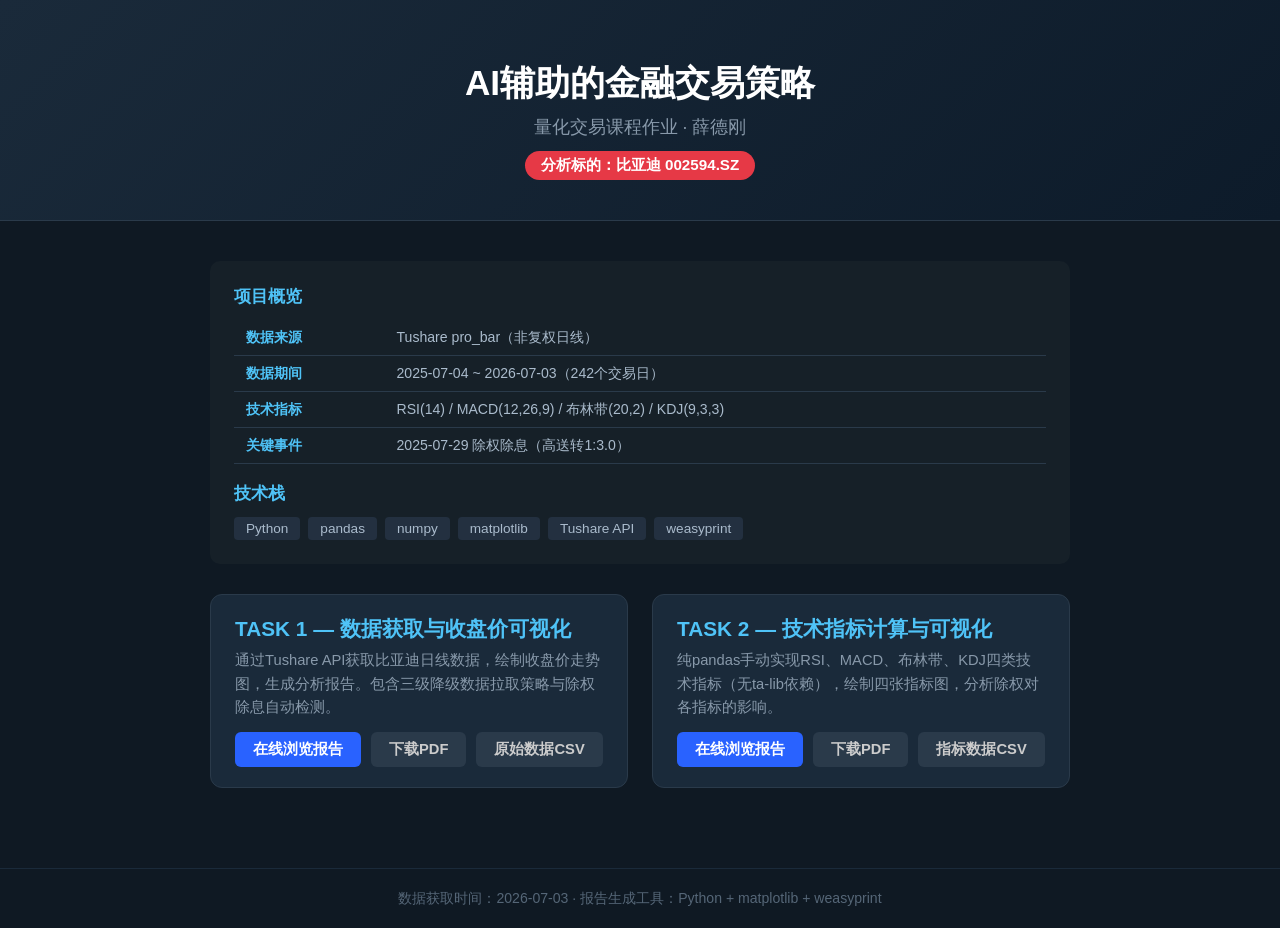
==== index.html @ 94d301a1 "量化交易作业：比亚迪(002594.SZ)数据分析 TASK1: 数据获取(Tushare) + 收盘价可视化 + PDF报告 TASK2: 技术指标计算(RSI/MACD/布林带/KDJ) + 4图" ====
<!DOCTYPE html>
<html lang="zh-CN">
<head>
    <meta charset="UTF-8">
    <meta name="viewport" content="width=device-width, initial-scale=1.0">
    <title>量化交易作业 - 薛德刚</title>
    <style>
        * { margin: 0; padding: 0; box-sizing: border-box; }
        body {
            font-family: "Microsoft YaHei", "PingFang SC", -apple-system, sans-serif;
            background: #0f1923;
            color: #e0e0e0;
            min-height: 100vh;
        }
        .hero {
            text-align: center;
            padding: 60px 20px 40px;
            background: linear-gradient(135deg, #1a2a3a 0%, #0d1b2a 100%);
            border-bottom: 1px solid #2a3a4a;
        }
        .hero h1 {
            font-size: 2.2em;
            color: #ffffff;
            margin-bottom: 8px;
        }
        .hero .subtitle {
            font-size: 1.1em;
            color: #8899aa;
        }
        .hero .stock-badge {
            display: inline-block;
            margin-top: 12px;
            padding: 4px 16px;
            background: #e63946;
            color: #fff;
            border-radius: 20px;
            font-size: 0.95em;
            font-weight: bold;
        }
        .container {
            max-width: 900px;
            margin: 0 auto;
            padding: 40px 20px;
        }
        .task-grid {
            display: grid;
            grid-template-columns: repeat(auto-fit, minmax(380px, 1fr));
            gap: 24px;
            margin-bottom: 40px;
        }
        .task-card {
            background: #1a2a3a;
            border: 1px solid #2a3a4a;
            border-radius: 12px;
            overflow: hidden;
            transition: transform 0.2s, border-color 0.2s;
        }
        .task-card:hover {
            transform: translateY(-3px);
            border-color: #3a5a7a;
        }
        .task-header {
            padding: 20px 24px 12px;
        }
        .task-header h2 {
            font-size: 1.3em;
            color: #4fc3f7;
            margin-bottom: 6px;
        }
        .task-header p {
            color: #8899aa;
            font-size: 0.92em;
            line-height: 1.6;
        }
        .task-body {
            padding: 0 24px 20px;
        }
        .task-links {
            display: flex;
            gap: 10px;
            flex-wrap: wrap;
        }
        .btn {
            display: inline-block;
            padding: 8px 18px;
            border-radius: 6px;
            text-decoration: none;
            font-size: 0.92em;
            font-weight: 600;
            transition: background 0.2s;
        }
        .btn-primary {
            background: #2962ff;
            color: #fff;
        }
        .btn-primary:hover { background: #1e4dd8; }
        .btn-secondary {
            background: #2a3a4a;
            color: #ccc;
        }
        .btn-secondary:hover { background: #3a4a5a; }
        .tech-stack {
            background: #162028;
            border-radius: 10px;
            padding: 24px;
            margin-bottom: 30px;
        }
        .tech-stack h3 {
            color: #4fc3f7;
            font-size: 1.05em;
            margin-bottom: 12px;
        }
        .tags {
            display: flex;
            flex-wrap: wrap;
            gap: 8px;
        }
        .tag {
            padding: 4px 12px;
            background: #233040;
            border-radius: 4px;
            font-size: 0.85em;
            color: #aabbcc;
        }
        .info-section {
            text-align: center;
            padding: 20px;
            color: #556677;
            font-size: 0.88em;
            border-top: 1px solid #1a2a3a;
        }
        .data-table {
            width: 100%;
            border-collapse: collapse;
            margin-top: 10px;
        }
        .data-table th, .data-table td {
            padding: 8px 12px;
            text-align: left;
            border-bottom: 1px solid #2a3a4a;
        }
        .data-table th {
            color: #4fc3f7;
            font-size: 0.85em;
        }
        .data-table td {
            color: #aabbcc;
            font-size: 0.88em;
        }
    </style>
</head>
<body>

<div class="hero">
    <h1>AI辅助的金融交易策略</h1>
    <p class="subtitle">量化交易课程作业 &middot; 薛德刚</p>
    <span class="stock-badge">分析标的：比亚迪 002594.SZ</span>
</div>

<div class="container">

    <div class="tech-stack">
        <h3>项目概览</h3>
        <table class="data-table">
            <tr><th>数据来源</th><td>Tushare pro_bar（非复权日线）</td></tr>
            <tr><th>数据期间</th><td>2025-07-04 ~ 2026-07-03（242个交易日）</td></tr>
            <tr><th>技术指标</th><td>RSI(14) / MACD(12,26,9) / 布林带(20,2) / KDJ(9,3,3)</td></tr>
            <tr><th>关键事件</th><td>2025-07-29 除权除息（高送转1:3.0）</td></tr>
        </table>
        <br>
        <h3>技术栈</h3>
        <div class="tags">
            <span class="tag">Python</span>
            <span class="tag">pandas</span>
            <span class="tag">numpy</span>
            <span class="tag">matplotlib</span>
            <span class="tag">Tushare API</span>
            <span class="tag">weasyprint</span>
        </div>
    </div>

    <div class="task-grid">
        <div class="task-card">
            <div class="task-header">
                <h2>TASK 1 &mdash; 数据获取与收盘价可视化</h2>
                <p>通过Tushare API获取比亚迪日线数据，绘制收盘价走势图，生成分析报告。包含三级降级数据拉取策略与除权除息自动检测。</p>
            </div>
            <div class="task-body">
                <div class="task-links">
                    <a href="TASK1/薛德刚+TASK1.html" class="btn btn-primary">在线浏览报告</a>
                    <a href="TASK1/薛德刚+TASK1.pdf" class="btn btn-secondary">下载PDF</a>
                    <a href="TASK1/002594_daily.csv" class="btn btn-secondary">原始数据CSV</a>
                </div>
            </div>
        </div>

        <div class="task-card">
            <div class="task-header">
                <h2>TASK 2 &mdash; 技术指标计算与可视化</h2>
                <p>纯pandas手动实现RSI、MACD、布林带、KDJ四类技术指标（无ta-lib依赖），绘制四张指标图，分析除权对各指标的影响。</p>
            </div>
            <div class="task-body">
                <div class="task-links">
                    <a href="TASK2/薛德刚+TASK2.html" class="btn btn-primary">在线浏览报告</a>
                    <a href="TASK2/薛德刚+TASK2.pdf" class="btn btn-secondary">下载PDF</a>
                    <a href="TASK2/002594_with_indicators.csv" class="btn btn-secondary">指标数据CSV</a>
                </div>
            </div>
        </div>
    </div>

</div>

<div class="info-section">
    <p>数据获取时间：2026-07-03 &middot; 报告生成工具：Python + matplotlib + weasyprint</p>
</div>

</body>
</html>
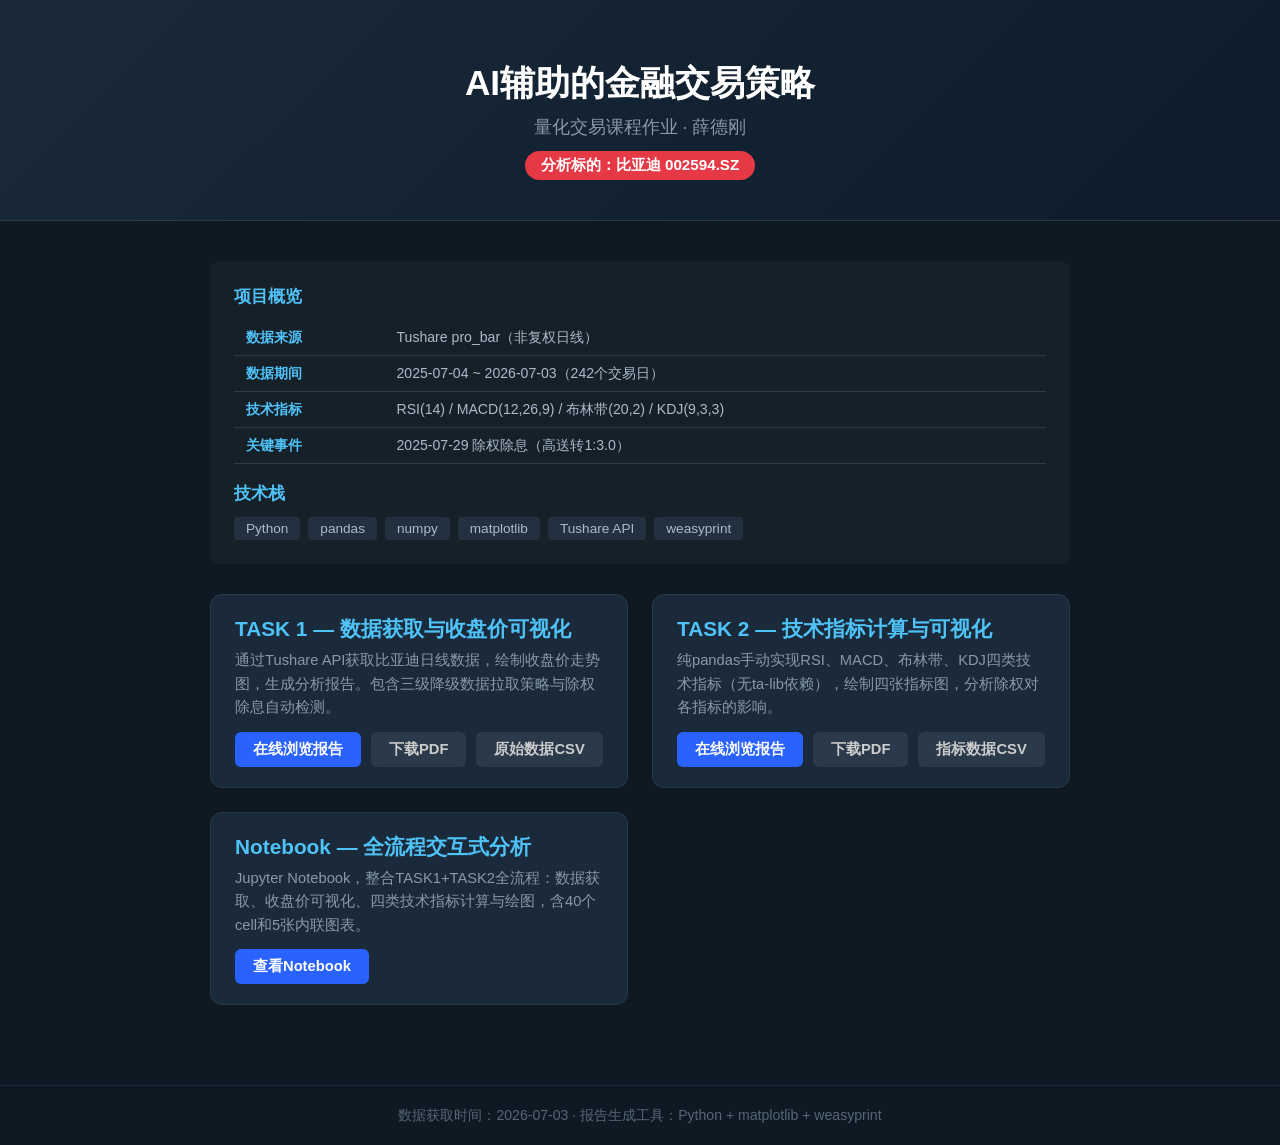
==== commit 70d32b98: "整理目录结构 - notebook重命名: 量化分析 notebook.ipynb → quant_analysis.ipynb - upload脚本归入 scripts/ 目录 - 删除根目录重复C" ====
--- a/index.html
+++ b/index.html
@@ -207,6 +207,18 @@
                 </div>
             </div>
         </div>
+
+        <div class="task-card">
+            <div class="task-header">
+                <h2>Notebook &mdash; 全流程交互式分析</h2>
+                <p>Jupyter Notebook，整合TASK1+TASK2全流程：数据获取、收盘价可视化、四类技术指标计算与绘图，含40个cell和5张内联图表。</p>
+            </div>
+            <div class="task-body">
+                <div class="task-links">
+                    <a href="quant_analysis.ipynb" class="btn btn-primary">查看Notebook</a>
+                </div>
+            </div>
+        </div>
     </div>
 
 </div>
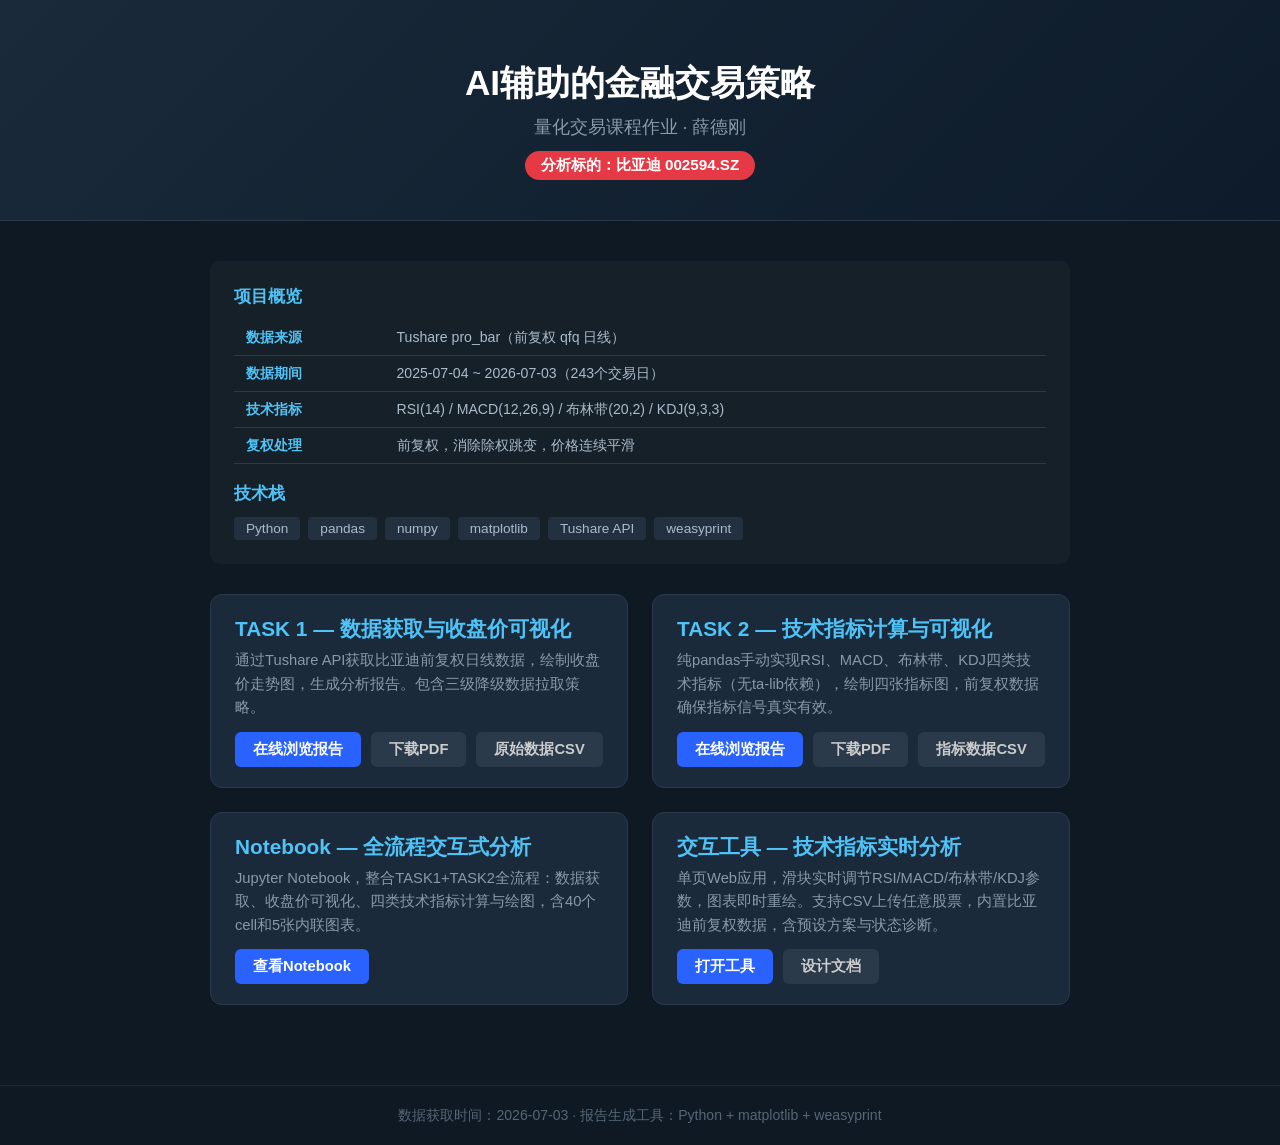
==== commit 5b749b60: "新增交互工具 + 整理目录 - 新增 indicator-tool/index.html: 技术指标实时分析工具(Chart.js+纯JS指标引擎) - 新增 docs/indicator_tool_" ====
--- a/index.html
+++ b/index.html
@@ -162,10 +162,10 @@
     <div class="tech-stack">
         <h3>项目概览</h3>
         <table class="data-table">
-            <tr><th>数据来源</th><td>Tushare pro_bar（非复权日线）</td></tr>
-            <tr><th>数据期间</th><td>2025-07-04 ~ 2026-07-03（242个交易日）</td></tr>
+            <tr><th>数据来源</th><td>Tushare pro_bar（前复权 qfq 日线）</td></tr>
+            <tr><th>数据期间</th><td>2025-07-04 ~ 2026-07-03（243个交易日）</td></tr>
             <tr><th>技术指标</th><td>RSI(14) / MACD(12,26,9) / 布林带(20,2) / KDJ(9,3,3)</td></tr>
-            <tr><th>关键事件</th><td>2025-07-29 除权除息（高送转1:3.0）</td></tr>
+            <tr><th>复权处理</th><td>前复权，消除除权跳变，价格连续平滑</td></tr>
         </table>
         <br>
         <h3>技术栈</h3>
@@ -183,7 +183,7 @@
         <div class="task-card">
             <div class="task-header">
                 <h2>TASK 1 &mdash; 数据获取与收盘价可视化</h2>
-                <p>通过Tushare API获取比亚迪日线数据，绘制收盘价走势图，生成分析报告。包含三级降级数据拉取策略与除权除息自动检测。</p>
+                <p>通过Tushare API获取比亚迪前复权日线数据，绘制收盘价走势图，生成分析报告。包含三级降级数据拉取策略。</p>
             </div>
             <div class="task-body">
                 <div class="task-links">
@@ -197,7 +197,7 @@
         <div class="task-card">
             <div class="task-header">
                 <h2>TASK 2 &mdash; 技术指标计算与可视化</h2>
-                <p>纯pandas手动实现RSI、MACD、布林带、KDJ四类技术指标（无ta-lib依赖），绘制四张指标图，分析除权对各指标的影响。</p>
+                <p>纯pandas手动实现RSI、MACD、布林带、KDJ四类技术指标（无ta-lib依赖），绘制四张指标图，前复权数据确保指标信号真实有效。</p>
             </div>
             <div class="task-body">
                 <div class="task-links">
@@ -219,6 +219,19 @@
                 </div>
             </div>
         </div>
+
+        <div class="task-card">
+            <div class="task-header">
+                <h2>交互工具 &mdash; 技术指标实时分析</h2>
+                <p>单页Web应用，滑块实时调节RSI/MACD/布林带/KDJ参数，图表即时重绘。支持CSV上传任意股票，内置比亚迪前复权数据，含预设方案与状态诊断。</p>
+            </div>
+            <div class="task-body">
+                <div class="task-links">
+                    <a href="indicator-tool/index.html" class="btn btn-primary">打开工具</a>
+                    <a href="docs/indicator_tool_design.md" class="btn btn-secondary">设计文档</a>
+                </div>
+            </div>
+        </div>
     </div>
 
 </div>
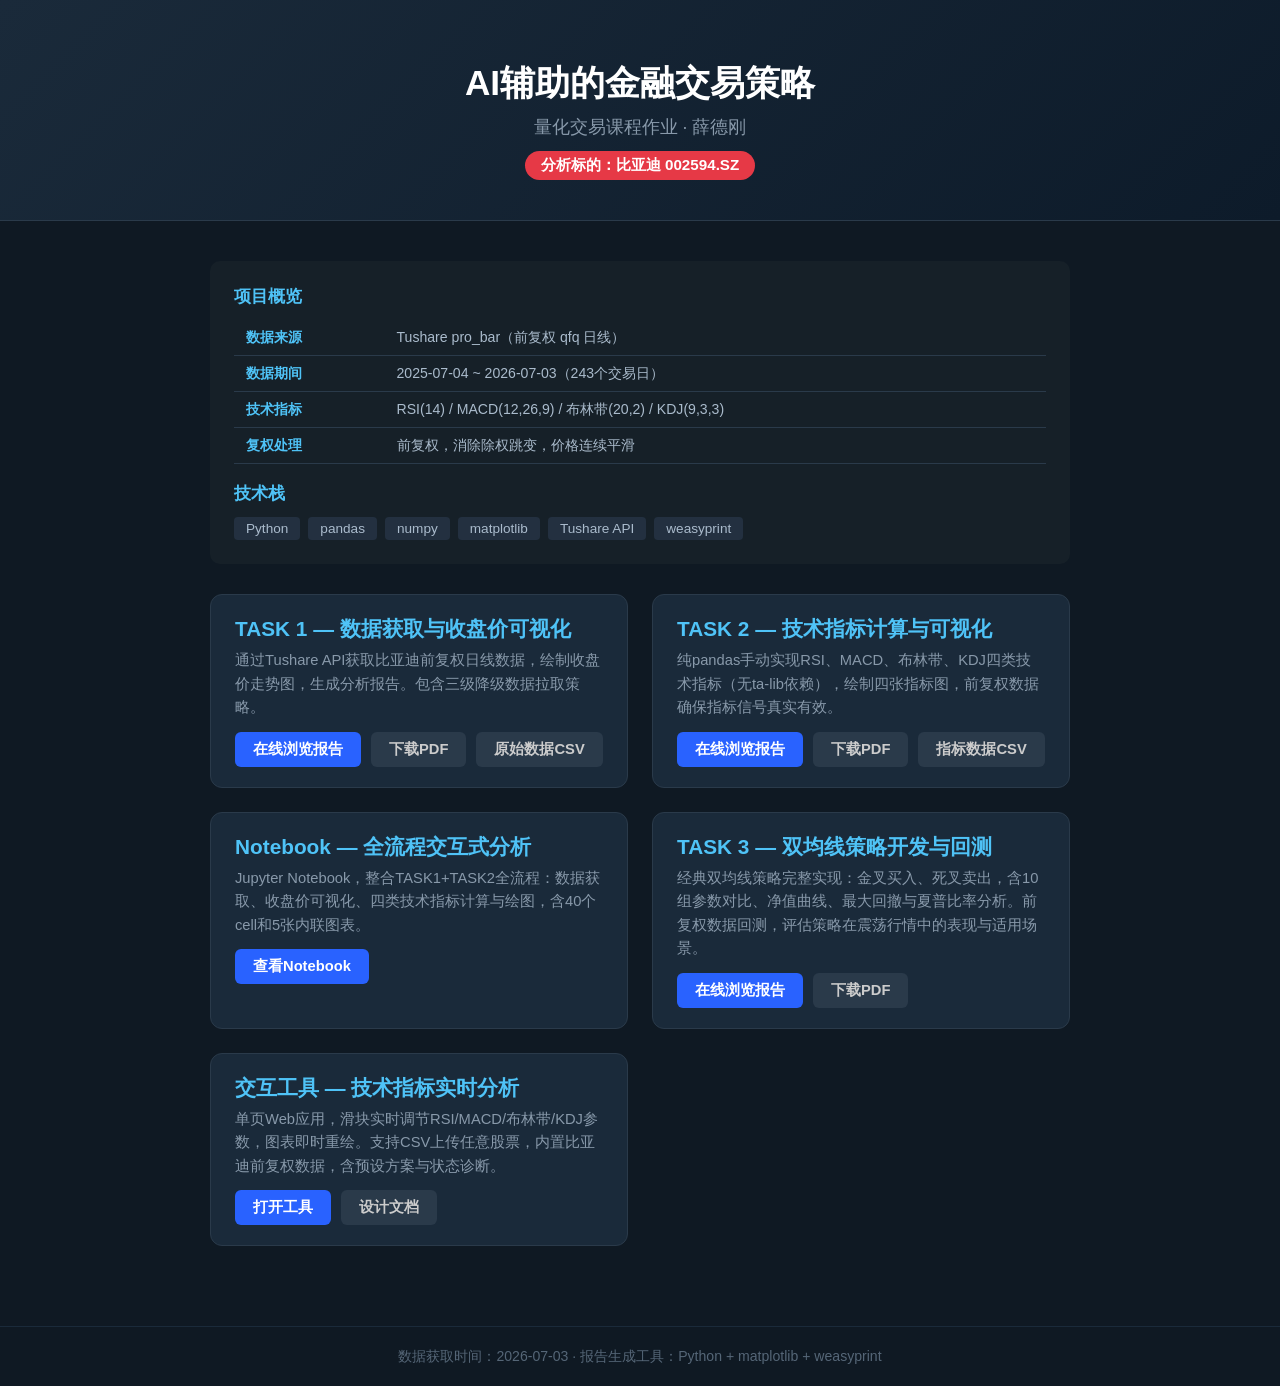
==== commit 4c1da37a: "新增TASK3: 双均线策略开发与回测 - strategy.py: 双均线策略引擎(信号+回测+绩效指标) - plot_strategy.py: 3张可视化图(信号图/净值回撤/参数对比) - 1" ====
--- a/index.html
+++ b/index.html
@@ -222,6 +222,19 @@
 
         <div class="task-card">
             <div class="task-header">
+                <h2>TASK 3 &mdash; 双均线策略开发与回测</h2>
+                <p>经典双均线策略完整实现：金叉买入、死叉卖出，含10组参数对比、净值曲线、最大回撤与夏普比率分析。前复权数据回测，评估策略在震荡行情中的表现与适用场景。</p>
+            </div>
+            <div class="task-body">
+                <div class="task-links">
+                    <a href="TASK3/薛德刚+TASK3.html" class="btn btn-primary">在线浏览报告</a>
+                    <a href="TASK3/薛德刚+TASK3.pdf" class="btn btn-secondary">下载PDF</a>
+                </div>
+            </div>
+        </div>
+
+        <div class="task-card">
+            <div class="task-header">
                 <h2>交互工具 &mdash; 技术指标实时分析</h2>
                 <p>单页Web应用，滑块实时调节RSI/MACD/布林带/KDJ参数，图表即时重绘。支持CSV上传任意股票，内置比亚迪前复权数据，含预设方案与状态诊断。</p>
             </div>
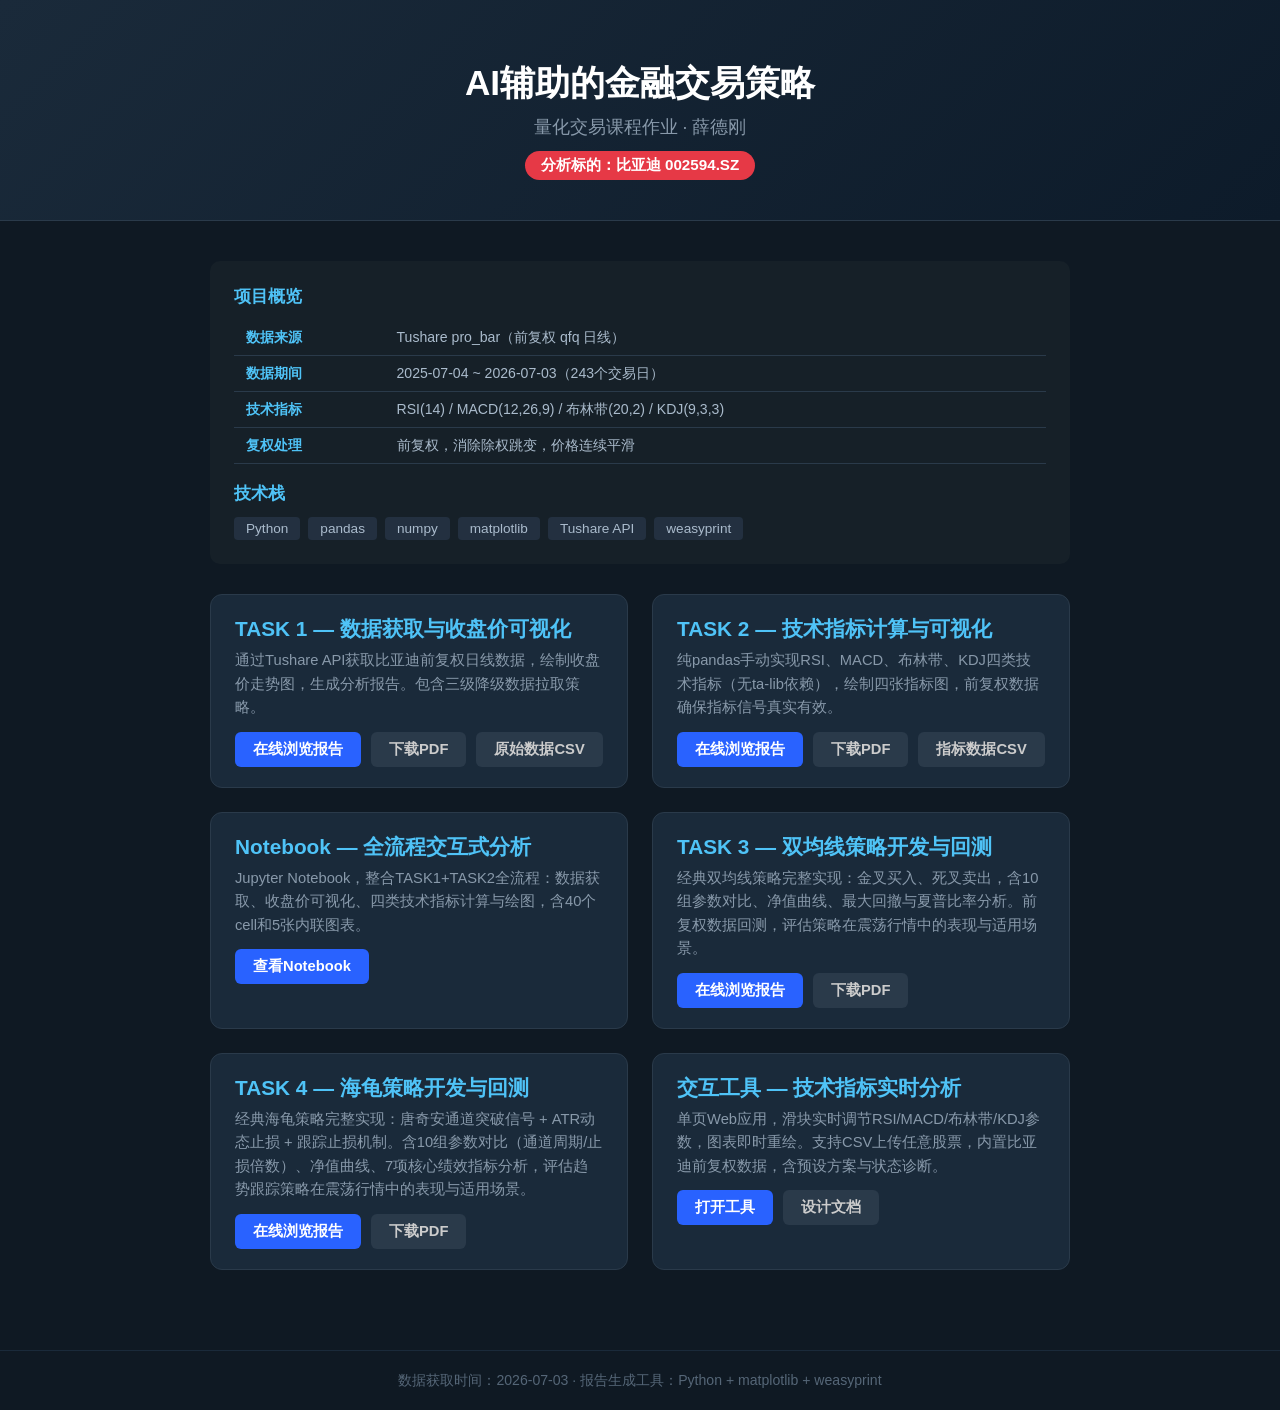
==== commit cdfb23cf: "新增TASK4: 海龟策略(唐奇安通道+ATR止损)开发与回测 - strategy.py: 唐奇安通道突破信号 + ATR动态止损 + 跟踪止损 + 7项指标 - plot_strategy.py:" ====
--- a/index.html
+++ b/index.html
@@ -235,6 +235,19 @@
 
         <div class="task-card">
             <div class="task-header">
+                <h2>TASK 4 &mdash; 海龟策略开发与回测</h2>
+                <p>经典海龟策略完整实现：唐奇安通道突破信号 + ATR动态止损 + 跟踪止损机制。含10组参数对比（通道周期/止损倍数）、净值曲线、7项核心绩效指标分析，评估趋势跟踪策略在震荡行情中的表现与适用场景。</p>
+            </div>
+            <div class="task-body">
+                <div class="task-links">
+                    <a href="TASK4/薛德刚+TASK4.html" class="btn btn-primary">在线浏览报告</a>
+                    <a href="TASK4/薛德刚+TASK4.pdf" class="btn btn-secondary">下载PDF</a>
+                </div>
+            </div>
+        </div>
+
+        <div class="task-card">
+            <div class="task-header">
                 <h2>交互工具 &mdash; 技术指标实时分析</h2>
                 <p>单页Web应用，滑块实时调节RSI/MACD/布林带/KDJ参数，图表即时重绘。支持CSV上传任意股票，内置比亚迪前复权数据，含预设方案与状态诊断。</p>
             </div>
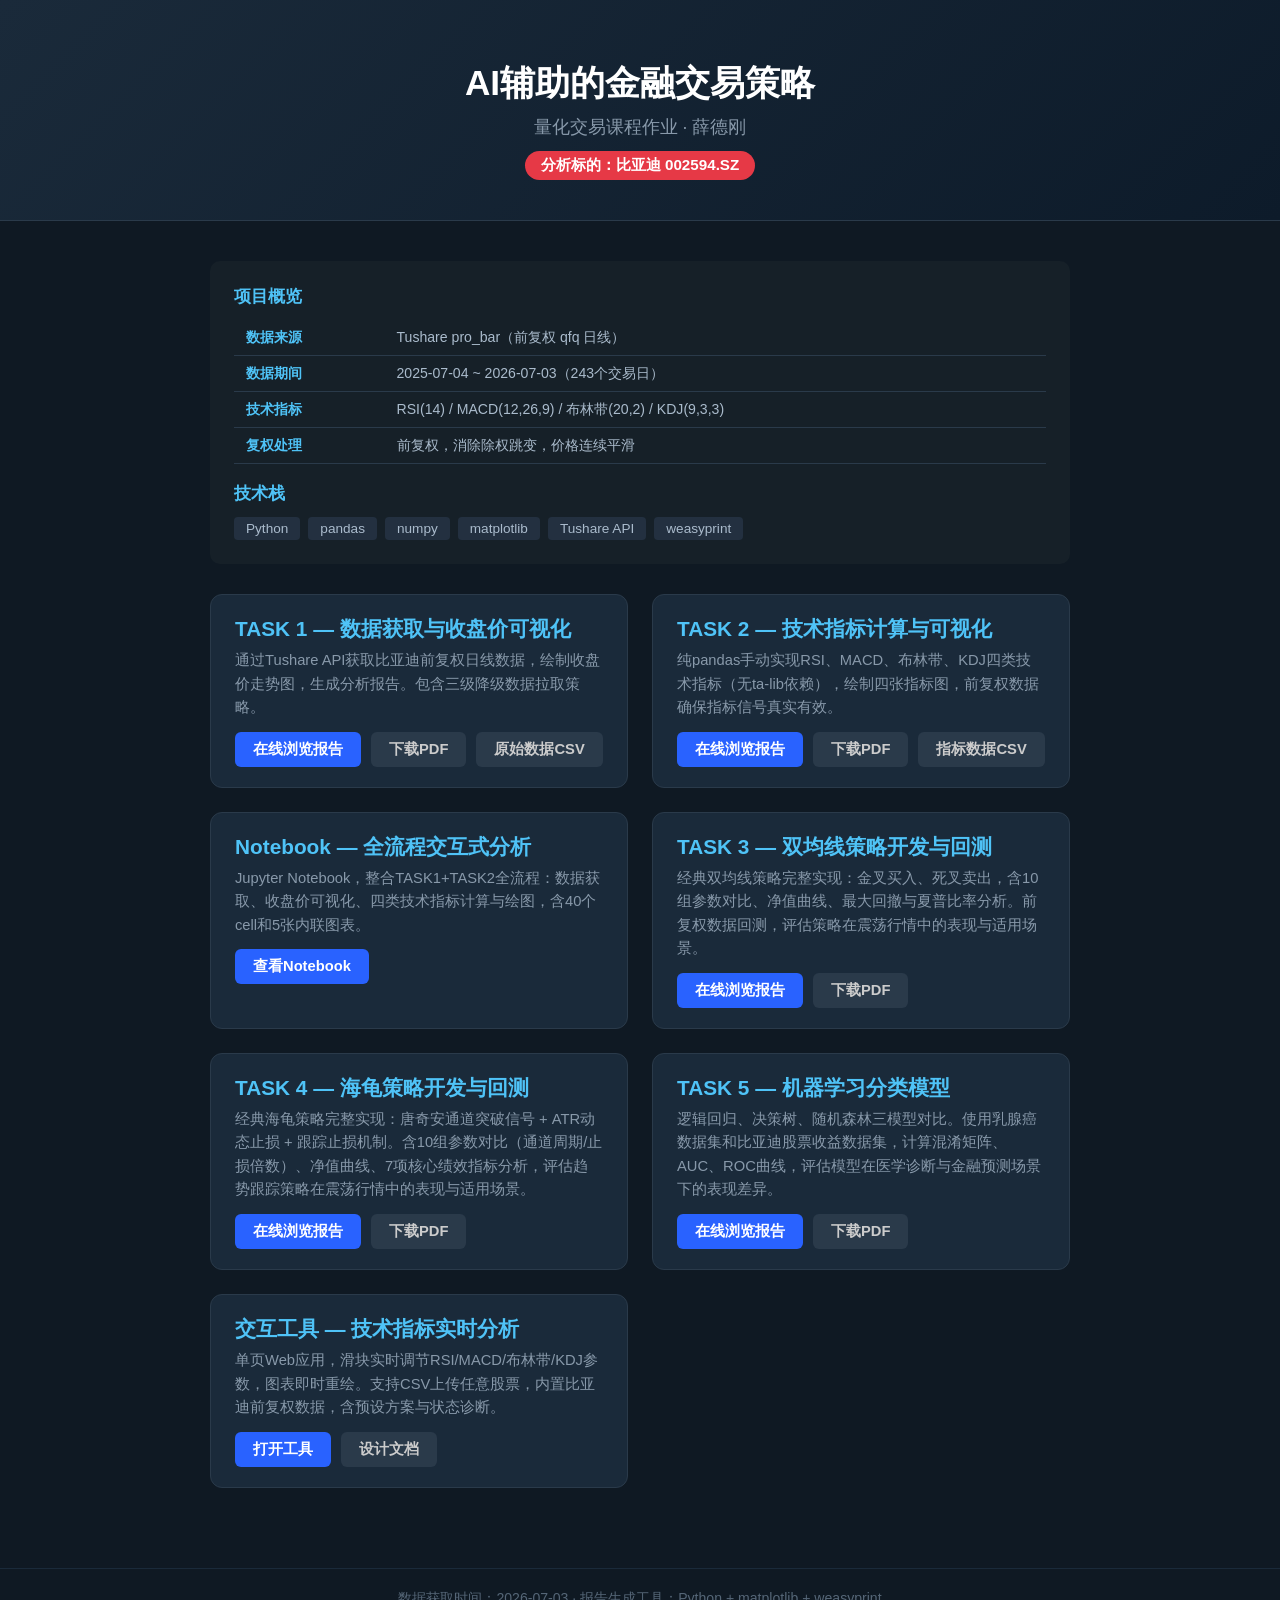
==== commit af49848e: "新增TASK5: 机器学习分类模型+HTML工具升级 - TASK5: 逻辑回归/决策树/随机森林三模型对比 - 双数据集: 乳腺癌(AUC 0.94~0.998) + 比亚迪股票收益(AUC 0.4" ====
--- a/index.html
+++ b/index.html
@@ -248,6 +248,19 @@
 
         <div class="task-card">
             <div class="task-header">
+                <h2>TASK 5 &mdash; 机器学习分类模型</h2>
+                <p>逻辑回归、决策树、随机森林三模型对比。使用乳腺癌数据集和比亚迪股票收益数据集，计算混淆矩阵、AUC、ROC曲线，评估模型在医学诊断与金融预测场景下的表现差异。</p>
+            </div>
+            <div class="task-body">
+                <div class="task-links">
+                    <a href="TASK5/薛德刚+TASK5.html" class="btn btn-primary">在线浏览报告</a>
+                    <a href="TASK5/薛德刚+TASK5.pdf" class="btn btn-secondary">下载PDF</a>
+                </div>
+            </div>
+        </div>
+
+        <div class="task-card">
+            <div class="task-header">
                 <h2>交互工具 &mdash; 技术指标实时分析</h2>
                 <p>单页Web应用，滑块实时调节RSI/MACD/布林带/KDJ参数，图表即时重绘。支持CSV上传任意股票，内置比亚迪前复权数据，含预设方案与状态诊断。</p>
             </div>
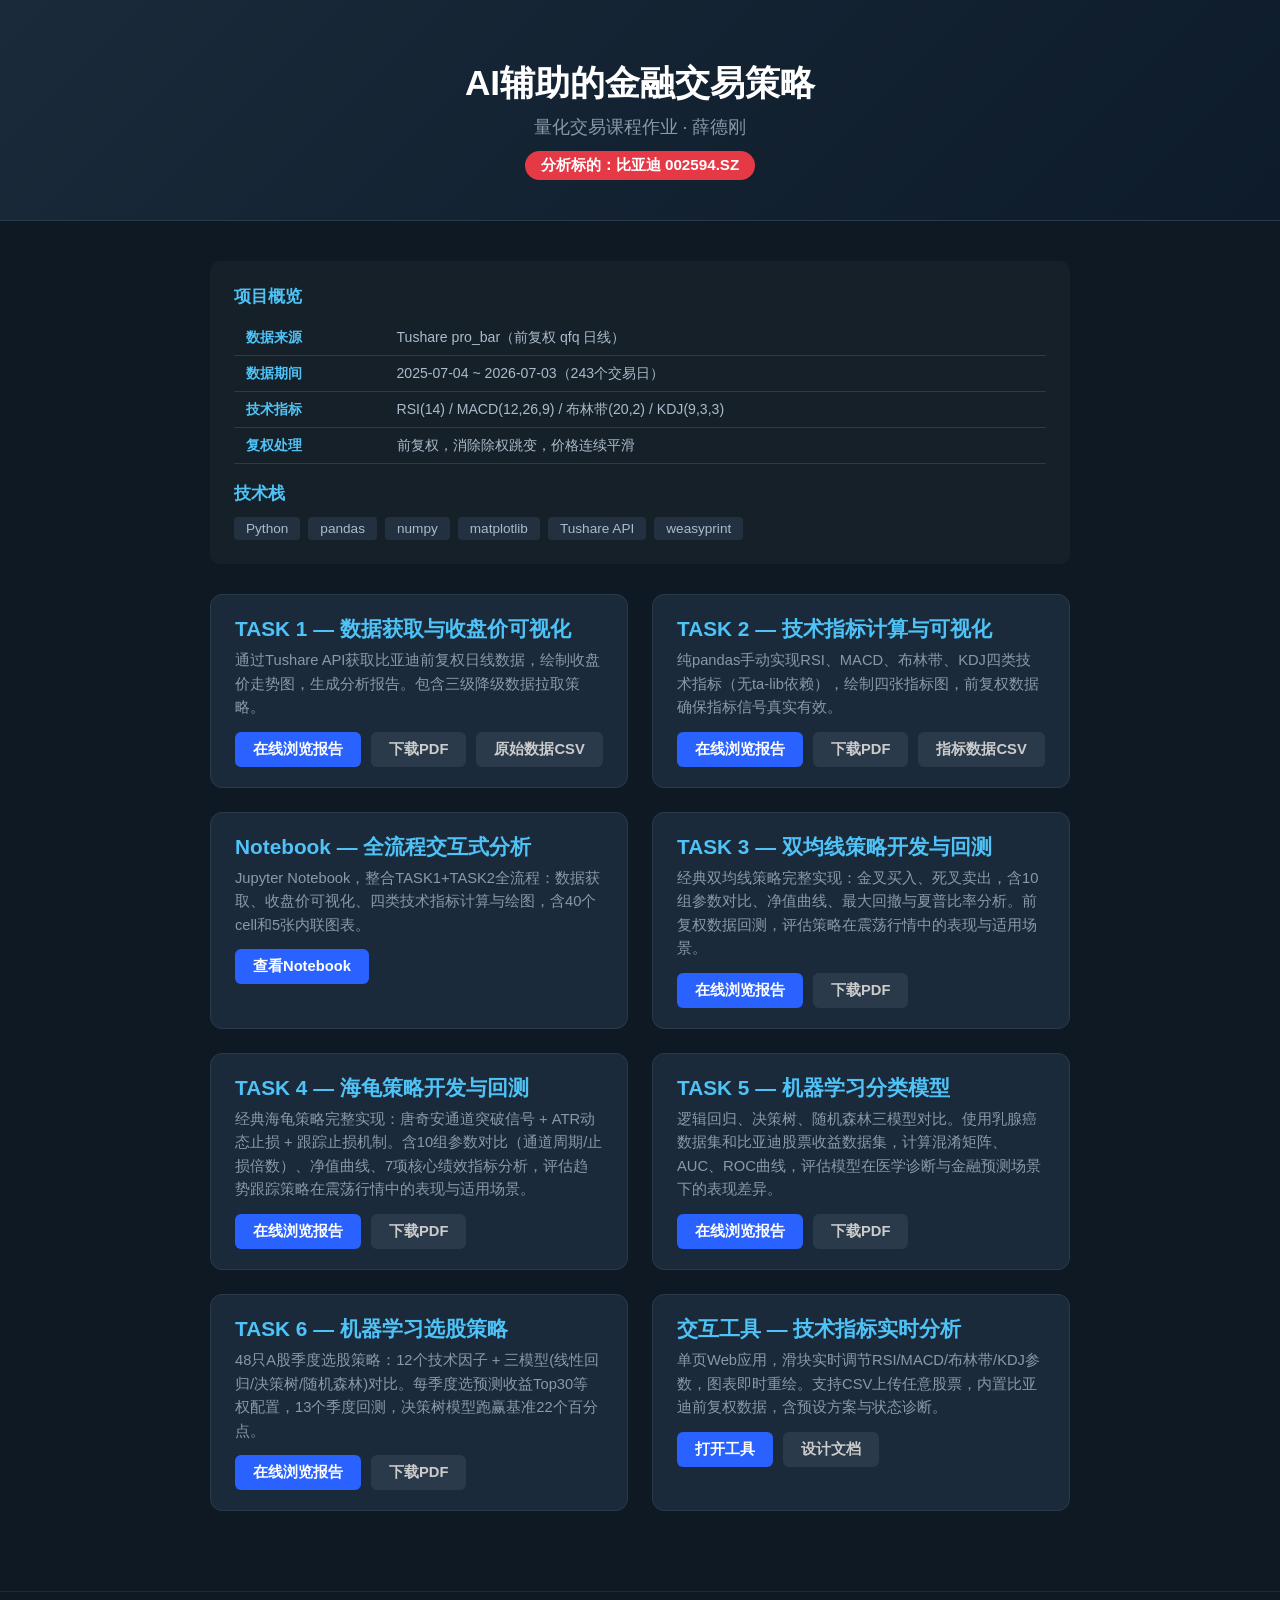
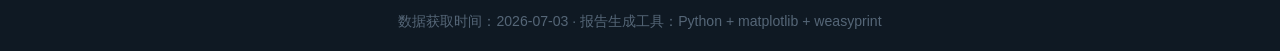
==== commit f52e42fa: "新增TASK6: 机器学习选股策略+TASK5+HTML工具升级 - TASK6: 48只A股季度选股, 12因子+3模型(线性回归/决策树/随机森林) - 决策树最优: 累计+5.61% vs 基准" ====
--- a/index.html
+++ b/index.html
@@ -261,6 +261,19 @@
 
         <div class="task-card">
             <div class="task-header">
+                <h2>TASK 6 &mdash; 机器学习选股策略</h2>
+                <p>48只A股季度选股策略：12个技术因子 + 三模型(线性回归/决策树/随机森林)对比。每季度选预测收益Top30等权配置，13个季度回测，决策树模型跑赢基准22个百分点。</p>
+            </div>
+            <div class="task-body">
+                <div class="task-links">
+                    <a href="TASK6/薛德刚+TASK6.html" class="btn btn-primary">在线浏览报告</a>
+                    <a href="TASK6/薛德刚+TASK6.pdf" class="btn btn-secondary">下载PDF</a>
+                </div>
+            </div>
+        </div>
+
+        <div class="task-card">
+            <div class="task-header">
                 <h2>交互工具 &mdash; 技术指标实时分析</h2>
                 <p>单页Web应用，滑块实时调节RSI/MACD/布林带/KDJ参数，图表即时重绘。支持CSV上传任意股票，内置比亚迪前复权数据，含预设方案与状态诊断。</p>
             </div>
